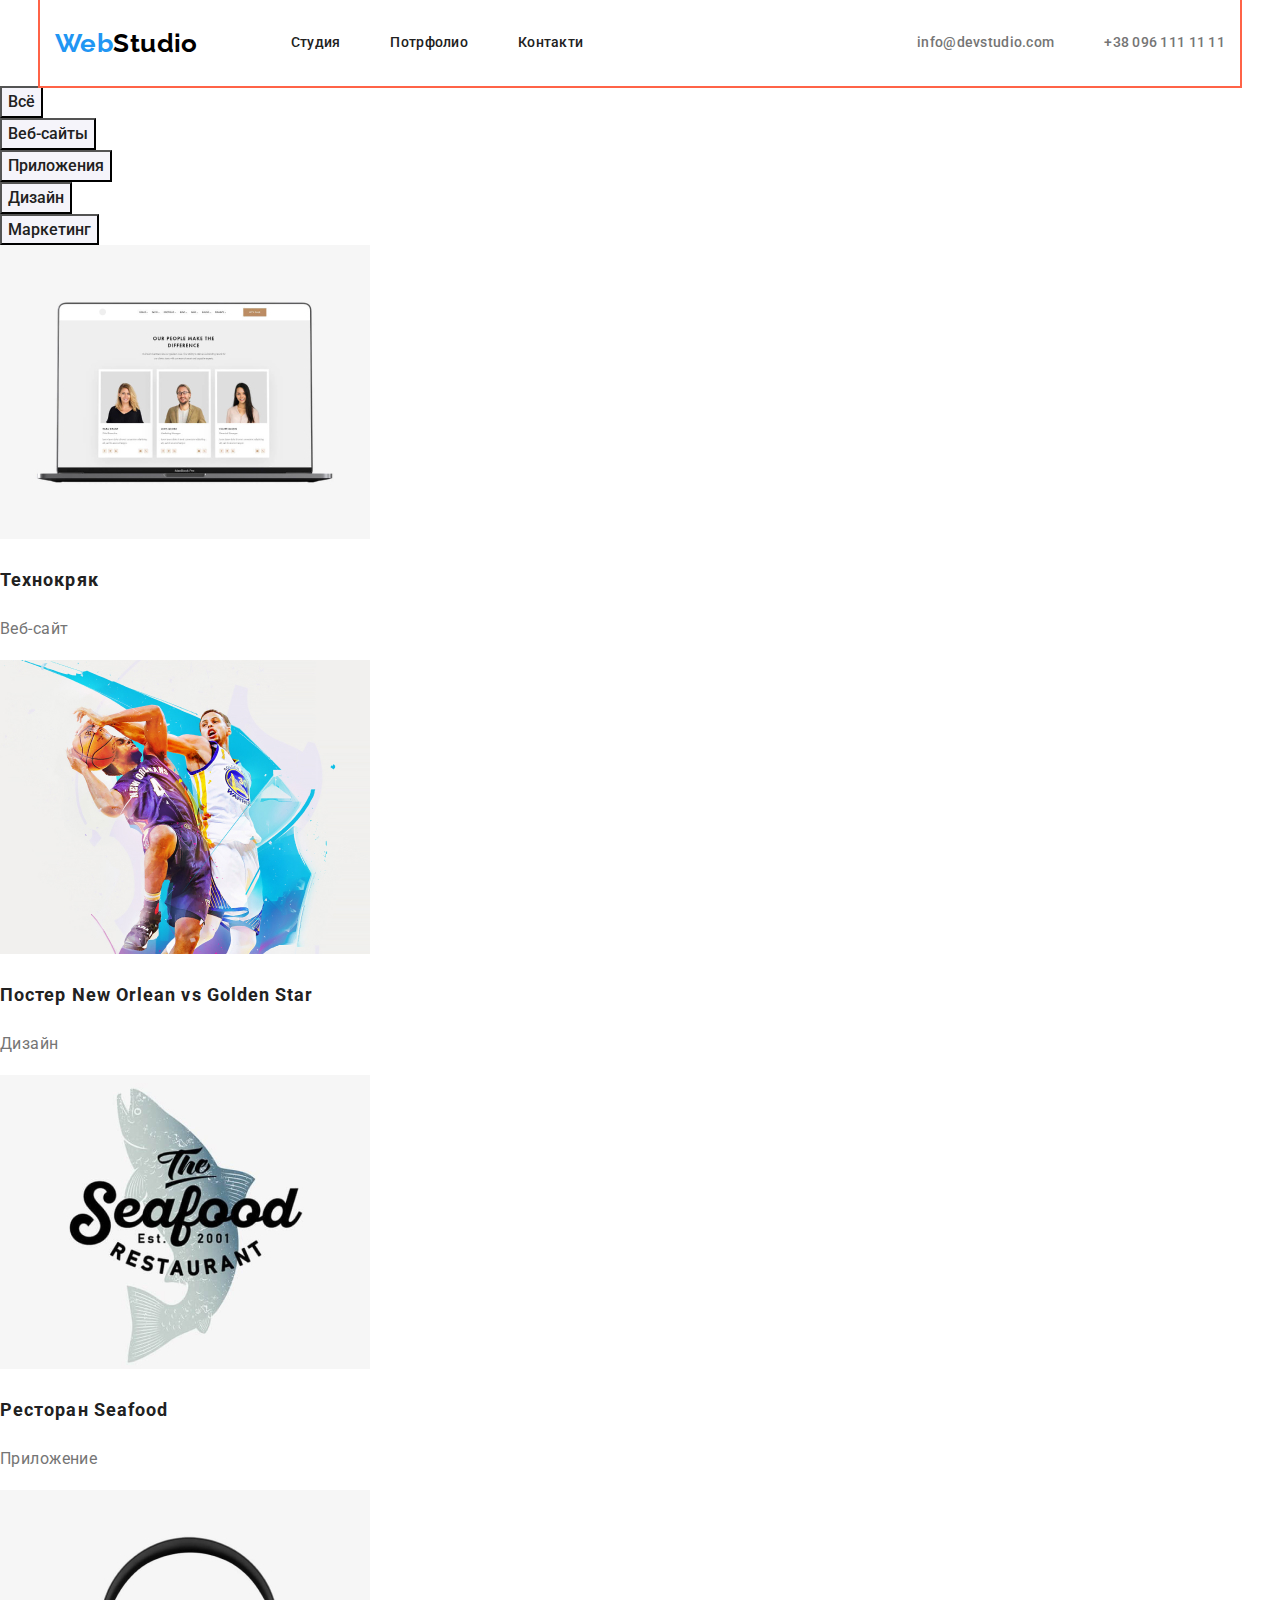
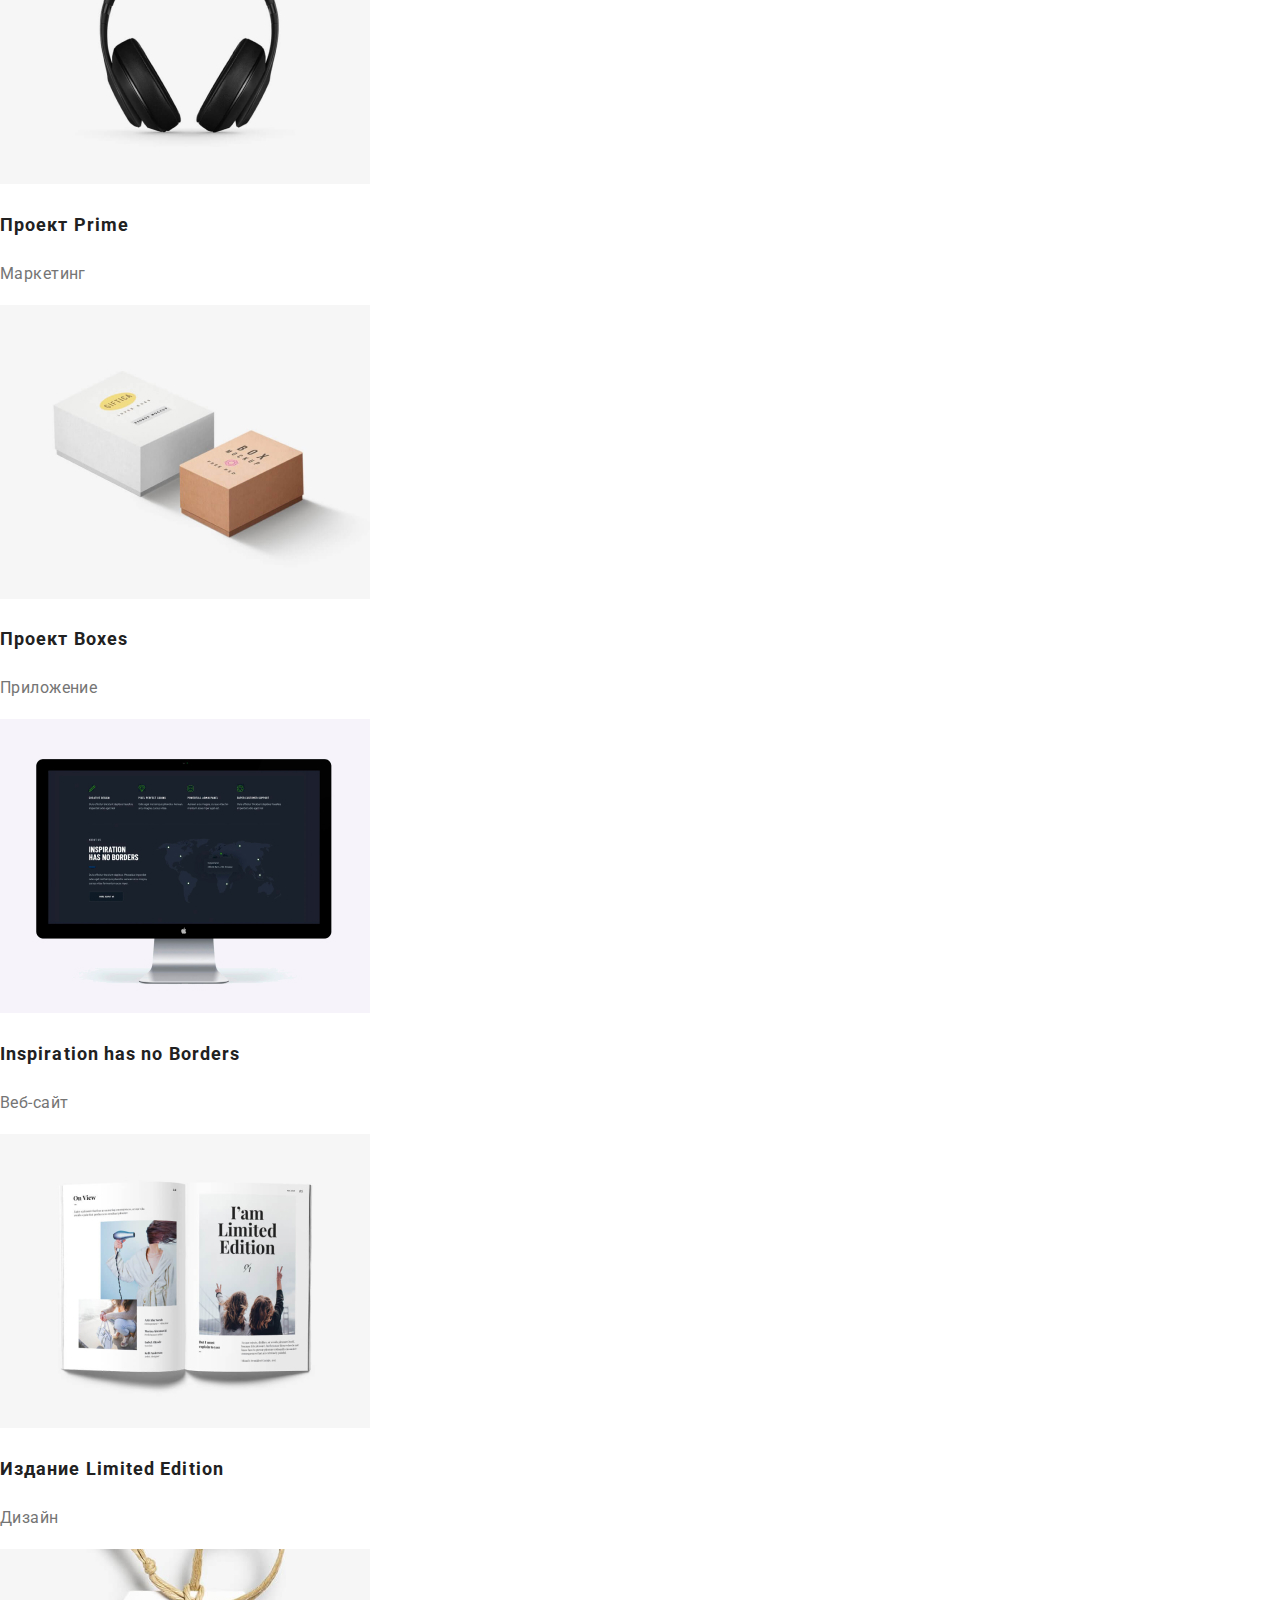
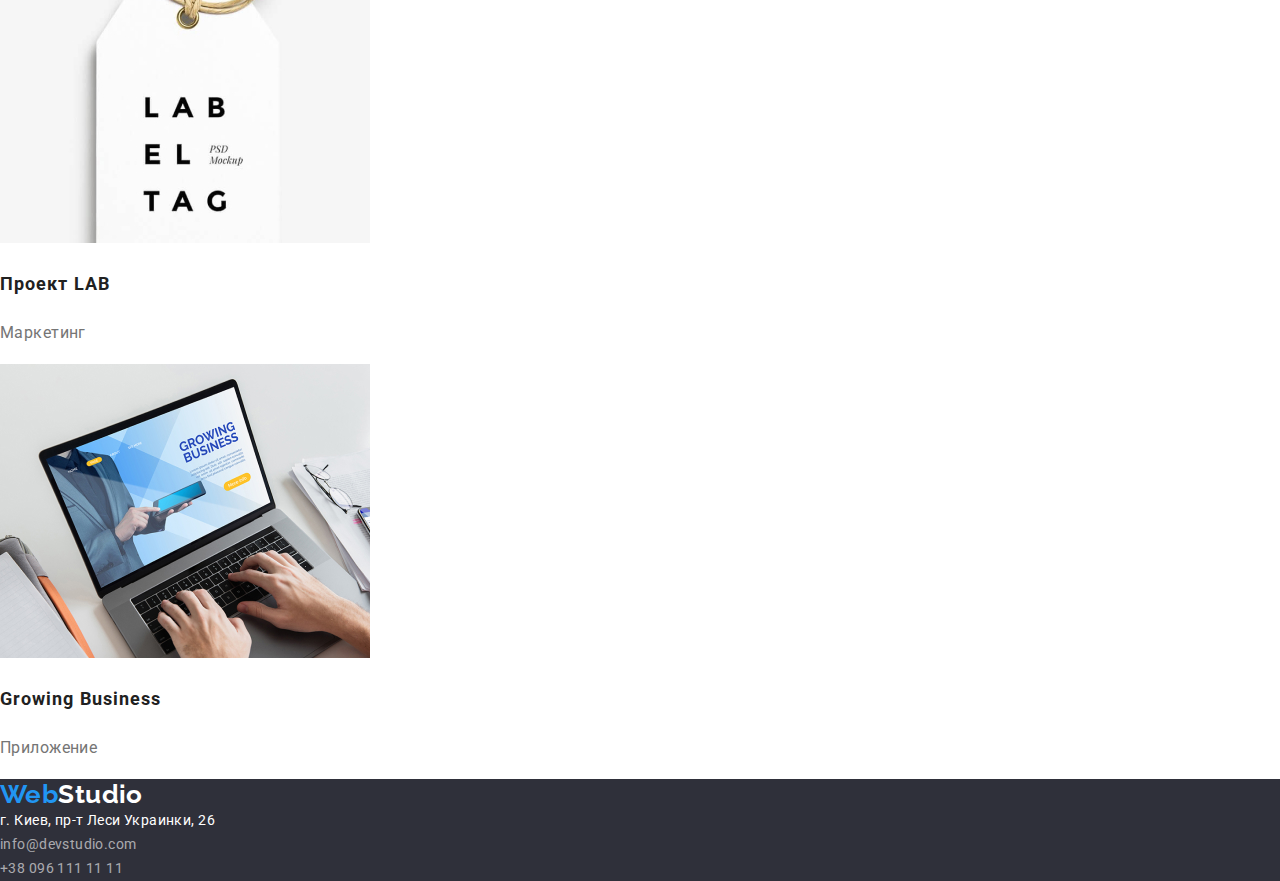
==== portfolio.html @ dd670272 "Додає позиціонування header" ====
<!DOCTYPE html>
<html lang="ru">

<head>
    <meta charset="UTF-8">
    <link rel="stylesheet" href="./css/styles.css" />
    <meta http-equiv="X-UA-Compatible" content="IE=edge">
    <meta name="viewport" content="width=device-width, initial-scale=1.0">
    <title>Портфолио</title>
    <link rel="preconnect" href="https://fonts.gstatic.com">
    <link
        href="https://fonts.googleapis.com/css2?family=Raleway:wght@700&family=Roboto:wght@400;500;700;900&display=swap"
        rel="stylesheet">
    <link rel="preconnect" href="https://fonts.gstatic.com">
    <link href="https://fonts.googleapis.com/css2?family=Raleway:wght@700&display=swap" rel="stylesheet">
    <link rel="stylesheet" href="https://cdnjs.cloudflare.com/ajax/libs/modern-normalize/1.0.0/modern-normalize.css">
    <link rel="stylesheet" href="./css/styles.css">
</head>

<body>
    <div class="container">
    <header class="page-header">
        <nav class="site-nav">
            <a class="link logo-text logo" href="index.html">Web<span class="logo-item">Studio</span></a>
            <ul class="list list-nav">
                <li class="menu-item"><a class="link link-accent" href="./index.html">Студия</a></li>
                <li class="menu-item"><a class="link link-accent" href="./portfolio.html">Потрфолио</a></li>
                <li class="menu-item"><a class="link link-accent" href="">Контакти</a></li>
            </ul>
        </nav>
        <ul class="list list-nav">
            <li class="contact-item">
                <a class="link link-accent link-address" href="mailto:info@devstudio.com">info@devstudio.com </a>
            </li>
            <li class="contact-item">
                <a class="link link-accent link-address" href="tel:+380961111111"> +38 096 111 11 11</a>
            </li>
        </ul>
        </div>
    </header>
    <main>
        <!-- Секция видов работ -->
        <section>
            <h1 class="visually-hidden">
                Виды нашей деятельности
            </h1>
            <ul class="list">
                <li><button type="button" class="button-portfolio">Всё</button></li>
                <li><button type="button" class="button-portfolio">Веб-сайты</button></li>
                <li><button type="button" class="button-portfolio">Приложения</button></li>
                <li><button type="button" class="button-portfolio">Дизайн</button></li>
                <li><button type="button" class="button-portfolio">Маркетинг</button></li>
            </ul>
            <ul class="list">
                <li>
                    <img src="./images/projects-photo/img1.jpg" alt="Страница веб-сайта Технокряк" width=370>
                    <h2 class="project-name">Технокряк</h2>
                    <p class="project-type">Веб-сайт</p>
                </li>
                <li>
                    <img src="./images/projects-photo/img2.jpg" alt="Постер New Orlean vs Golden Star" width=370>
                    <h2 class="project-name">Постер <span lang="en">New Orlean vs Golden Star</span></h2>
                    <p class="project-type">Дизайн</p>
                </li>
                <li>
                    <img src="./images/projects-photo/img3.jpg" alt="Ресторан Seafood" width=370>
                    <h2 class="project-name">Ресторан <span lang="en">Seafood</span></h2>
                    <p class="project-type">Приложение</p>
                </li>
                <li>
                    <img src="./images/projects-photo/img4.jpg" alt="Фото Проект Prime" width=370>
                    <h2 class="project-name">Проект <span lang="en">Prime</span></h2>
                    <p class="project-type">Маркетинг</p>
                </li>
                <li>
                    <img src="./images/projects-photo/img5.jpg" alt="Фото Проект Boxes" width=370>
                    <h2 class="project-name">Проект <span lang="en">Boxes</span></h2>
                    <p class="project-type">Приложение</p>
                </li>
                <li>
                    <img src="./images/projects-photo/img6.jpg" alt="Фото веб-сайта Inspiration has no Borders"
                        width=370>
                    <h2 class="project-name" lang="en">Inspiration has no Borders</h2>
                    <p class="project-type">Веб-сайт</p>
                </li>
                <li>
                    <img src="./images/projects-photo/img7.jpg" alt="Фото Издание Limited Edition" width=370>
                    <h2 class="project-name">Издание <span lang="en">Limited Edition</span></h2>
                    <p class="project-type">Дизайн</p>
                </li>
                <li>
                    <img src="./images/projects-photo/img8.jpg" alt="Фото Проект LAB" width=370>
                    <h2 class="project-name">Проект <span lang="en">LAB</span></h2>
                    <p class="project-type">Маркетинг</p>
                </li>
                <li>
                    <img src="./images/projects-photo/img9.jpg" alt="Фото Growing Business" width=370>
                    <h2 class="project-name" lang="en">Growing Business</h2>
                    <p class="project-type">Приложение</p>
                </li>
            </ul>
        </section>
    </main>

    <footer class="footer-section">
        <a class="link logo-text" href="index.html">Web<span class="logo-item-white">Studio</span></a>
        <address>
            <ul class="list">
                <li>
                    <a class="link address-in-footer" href="https://goo.gl/maps/eZaEBdZkiq7512ZRA">г. Киев, пр-т Леси
                        Украинки, 26</a>
                </li>
                <li>
                    <a class="link address-in-footer-tr" href="mailto:info@devstudio.com">info@devstudio.com</a>
                </li>
                <li>
                    <a class="link address-in-footer-tr" href="tel:+380961111111">+38 096 111 11 11</a>
                </li>
            </ul>
        </address>
    </footer>
</body>
</div>
</html>
---- css/styles.css ----
:root {
  --main-font: 'Roboto', sans-serif;
  --logo-font: 'Raleway', sans-serif;
  --main-text-color: #212121;
  --alter-text-color: #ffff;
  --parag-text-color: #757575;
  --hov-color: #2196f3;
  --dark-backgr-color: #2f303a;
  --button-backgr-color: #f5f4fa;
}

body {
  font-family: var(--main-font);
  font-size: 14px;
  line-height: 1.71;
  letter-spacing: 0.03em;
  color: var(--parag-text-color);
}
.container{
  margin-left: auto;
  margin-right: auto;
  width: 1200px;
  padding-left: 15px;
  padding-right: 15px;


  /* убрать */
  outline: 2px solid tomato;
}

.list {
  list-style: none;
  margin: 0;
  padding-left: 0;
  }
.page-header{
  display: flex;
align-items: center;
justify-content: flex-start;
padding-top: 25px;
padding-bottom: 25px;
justify-content: center;}
  

.site-nav {
display: flex;
align-items: center;
margin-right: auto;
}
 .list-nav{
  display: inline-flex;
}

.page-header{
  justify-content: flex-start
}


.contact-item{
  margin-right: 50px;
}
.contact-item:last-child{
  margin-right: 0
}

.menu-item{
  margin-right: 50px;
}
.menu-item:last-child {
  margin-right: 0;
}
.logo{
  margin-right: 93px;
}

.link {
  color: inherit;
  text-decoration: none;
  font-style: normal;
  display: block;
}
.link-address,
.link-accent{
padding-top: 10px;
padding-bottom: 10px;
}

.link-accent {

  font-weight: 500;
  font-size: 14px;
  line-height: 1.14;
  letter-spacing: 0.02em;

  color: var(--main-text-color);
}
.link-accent:hover,
.link-accent:focus {
  color: var(--hov-color);
}
.link-address {
  color: var(--parag-text-color);
}

.list {
  list-style: none;
  
}


.header{

  outline: 2px solid blue;
}
.logo-text {
  font-family: 'Raleway', sans-serif;
  font-weight: bold;
  font-size: 26px;
  line-height: 1.19;
  color: #2196f3;
}
.logo-item {
  color: #000000;
}
.button-index {
  font-weight: bold;
  font-size: 16px;
  line-height: 1.87;
  text-align: center;
  letter-spacing: 0.06em;
  color: var(--alter-text-color);
  background-color: var(--hov-color);
}
.main-title-text {
  font-weight: 900;
  font-size: 44px;
  line-height: 1.36;
  text-align: center;
  letter-spacing: 0.06em;
  text-transform: uppercase;
  color: var(--alter-text-color);
}

.title-text {
  font-size: 36px;
  line-height: 1.16;
  text-align: center;
  color: var(--main-text-color);
}

.sub-title-text {
  line-height: 1.14;
  text-transform: uppercase;
  font-size: 14px;
  color: var(--main-text-color);
}
.visually-hidden {
  position: absolute !important;
  clip: rect(1px 1px 1px 1px);
  clip: rect(1px, 1px, 1px, 1px);
  padding: 0 !important;
  border: 0 !important;
  height: 1px !important;
  width: 1px !important;
  overflow: hidden;
}
.section-hero {
  background-color: var(--dark-backgr-color);
}
.footer-section {
  background-color: var(--dark-backgr-color);
}
.team-name-text {
  font-weight: 500;
  font-size: 16px;
  line-height: 1.19;
  text-align: center;
  color: var(--main-text-color);
}
.team-position-text {
  font-size: 16px;
  line-height: 1.19;
  text-align: center;
}
.button-portfolio {
  font-weight: 500;
  font-size: 16px;
  line-height: 1.62;
  text-align: center;
  color: var(--main-text-color);
  background-color: var(--button-backgr-color);
}
.button-portfolio:hover,
.button-portfolio:focus {
  color: var(--alter-text-color);
  background-color: var(--hov-color);
}
.project-name {
  font-size: 18px;
  line-height: 2;
  letter-spacing: 0.06em;
  color: var(--main-text-color);
}

.project-type {
  font-size: 16px;
  line-height: 1.87;
}

.logo-item-white {
  color: #ffff;
}

.address-in-footer {
  color: var(--alter-text-color);
}

.address-in-footer:hover,
.address-in-footer:focus {
  color: var(--hov-color);
}
.address-in-footer-tr {
  color: rgba(255, 255, 255, 0.6);
}
.address-in-footer-tr:hover,
.address-in-footer-tr:focus {
  color: var(--hov-color);
---- css/styles.css ----
:root {
  --main-font: 'Roboto', sans-serif;
  --logo-font: 'Raleway', sans-serif;
  --main-text-color: #212121;
  --alter-text-color: #ffff;
  --parag-text-color: #757575;
  --hov-color: #2196f3;
  --dark-backgr-color: #2f303a;
  --button-backgr-color: #f5f4fa;
}

body {
  font-family: var(--main-font);
  font-size: 14px;
  line-height: 1.71;
  letter-spacing: 0.03em;
  color: var(--parag-text-color);
}
.container{
  margin-left: auto;
  margin-right: auto;
  width: 1200px;
  padding-left: 15px;
  padding-right: 15px;


  /* убрать */
  outline: 2px solid tomato;
}

.list {
  list-style: none;
  margin: 0;
  padding-left: 0;
  }
.page-header{
  display: flex;
align-items: center;
justify-content: flex-start;
padding-top: 25px;
padding-bottom: 25px;
justify-content: center;}
  

.site-nav {
display: flex;
align-items: center;
margin-right: auto;
}
 .list-nav{
  display: inline-flex;
}

.page-header{
  justify-content: flex-start
}


.contact-item{
  margin-right: 50px;
}
.contact-item:last-child{
  margin-right: 0
}

.menu-item{
  margin-right: 50px;
}
.menu-item:last-child {
  margin-right: 0;
}
.logo{
  margin-right: 93px;
}

.link {
  color: inherit;
  text-decoration: none;
  font-style: normal;
  display: block;
}
.link-address,
.link-accent{
padding-top: 10px;
padding-bottom: 10px;
}

.link-accent {

  font-weight: 500;
  font-size: 14px;
  line-height: 1.14;
  letter-spacing: 0.02em;

  color: var(--main-text-color);
}
.link-accent:hover,
.link-accent:focus {
  color: var(--hov-color);
}
.link-address {
  color: var(--parag-text-color);
}

.list {
  list-style: none;
  
}


.header{

  outline: 2px solid blue;
}
.logo-text {
  font-family: 'Raleway', sans-serif;
  font-weight: bold;
  font-size: 26px;
  line-height: 1.19;
  color: #2196f3;
}
.logo-item {
  color: #000000;
}
.button-index {
  font-weight: bold;
  font-size: 16px;
  line-height: 1.87;
  text-align: center;
  letter-spacing: 0.06em;
  color: var(--alter-text-color);
  background-color: var(--hov-color);
}
.main-title-text {
  font-weight: 900;
  font-size: 44px;
  line-height: 1.36;
  text-align: center;
  letter-spacing: 0.06em;
  text-transform: uppercase;
  color: var(--alter-text-color);
}

.title-text {
  font-size: 36px;
  line-height: 1.16;
  text-align: center;
  color: var(--main-text-color);
}

.sub-title-text {
  line-height: 1.14;
  text-transform: uppercase;
  font-size: 14px;
  color: var(--main-text-color);
}
.visually-hidden {
  position: absolute !important;
  clip: rect(1px 1px 1px 1px);
  clip: rect(1px, 1px, 1px, 1px);
  padding: 0 !important;
  border: 0 !important;
  height: 1px !important;
  width: 1px !important;
  overflow: hidden;
}
.section-hero {
  background-color: var(--dark-backgr-color);
}
.footer-section {
  background-color: var(--dark-backgr-color);
}
.team-name-text {
  font-weight: 500;
  font-size: 16px;
  line-height: 1.19;
  text-align: center;
  color: var(--main-text-color);
}
.team-position-text {
  font-size: 16px;
  line-height: 1.19;
  text-align: center;
}
.button-portfolio {
  font-weight: 500;
  font-size: 16px;
  line-height: 1.62;
  text-align: center;
  color: var(--main-text-color);
  background-color: var(--button-backgr-color);
}
.button-portfolio:hover,
.button-portfolio:focus {
  color: var(--alter-text-color);
  background-color: var(--hov-color);
}
.project-name {
  font-size: 18px;
  line-height: 2;
  letter-spacing: 0.06em;
  color: var(--main-text-color);
}

.project-type {
  font-size: 16px;
  line-height: 1.87;
}

.logo-item-white {
  color: #ffff;
}

.address-in-footer {
  color: var(--alter-text-color);
}

.address-in-footer:hover,
.address-in-footer:focus {
  color: var(--hov-color);
}
.address-in-footer-tr {
  color: rgba(255, 255, 255, 0.6);
}
.address-in-footer-tr:hover,
.address-in-footer-tr:focus {
  color: var(--hov-color);
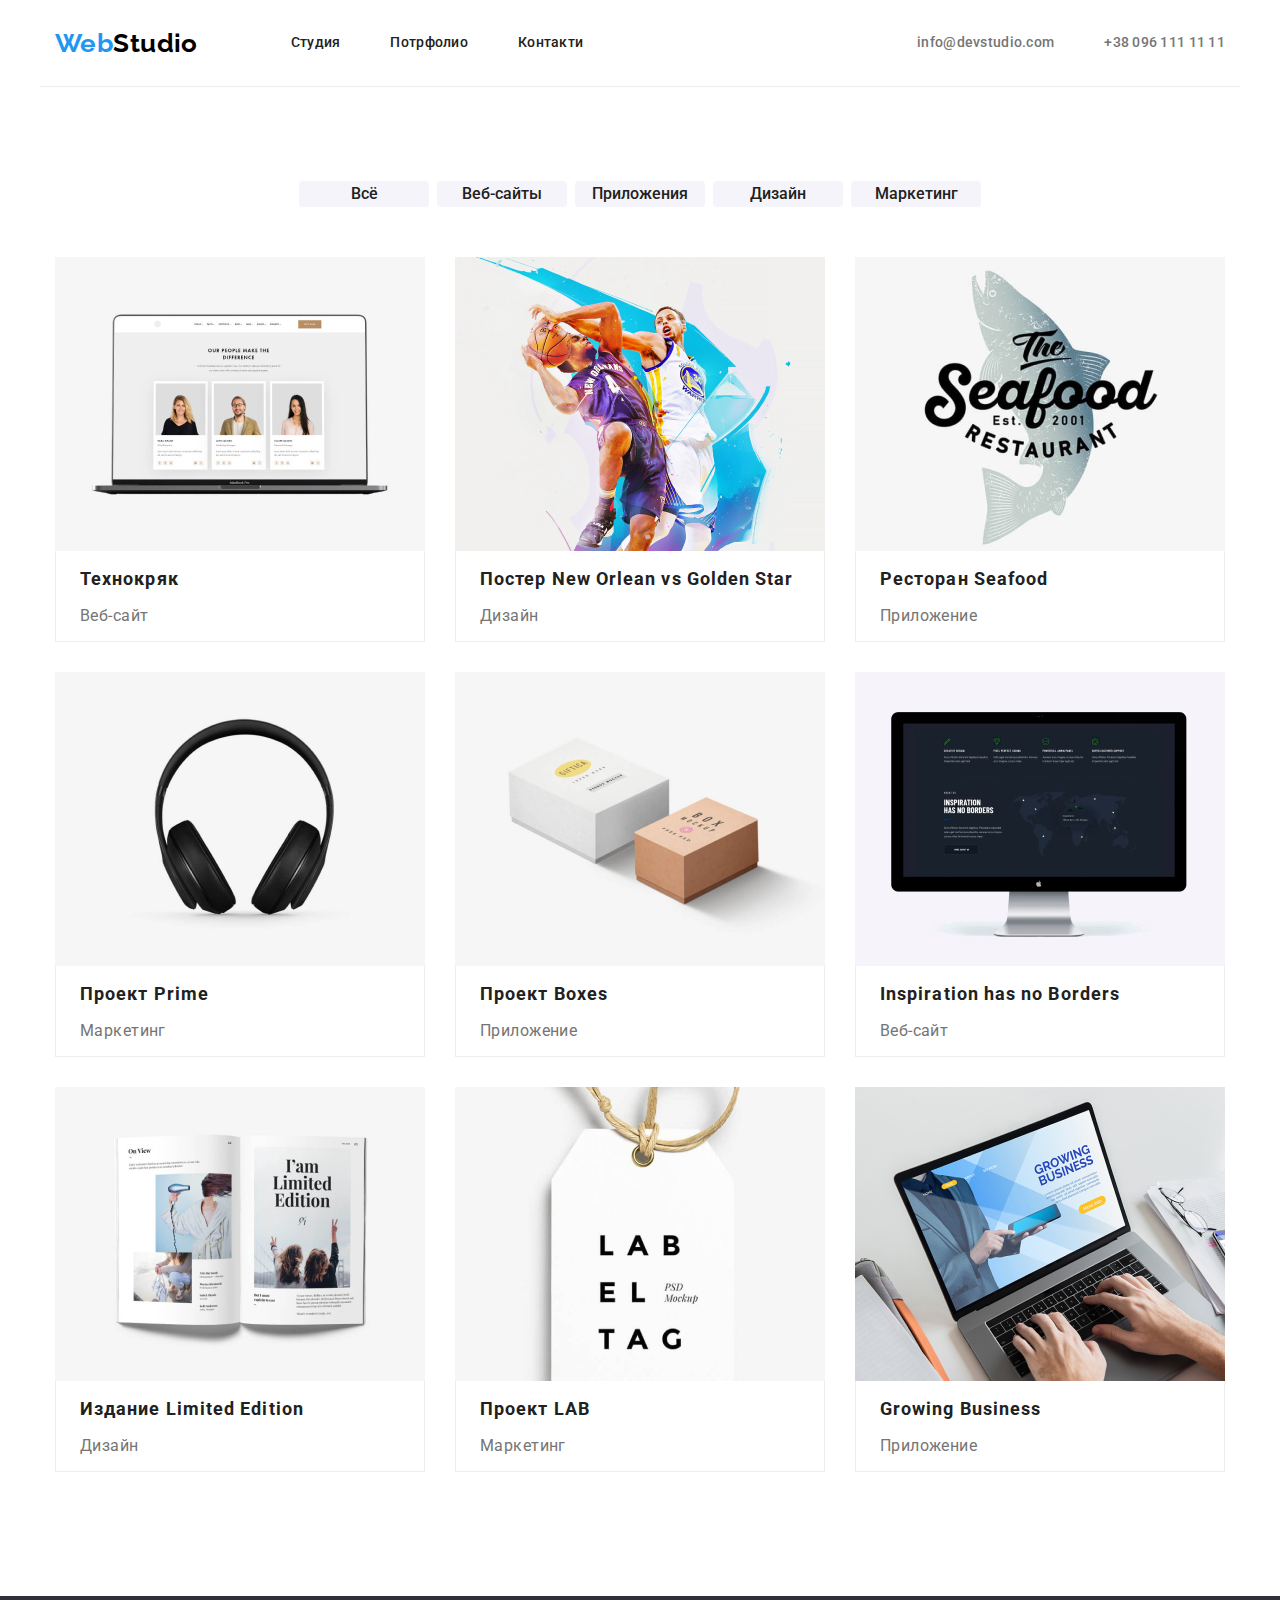
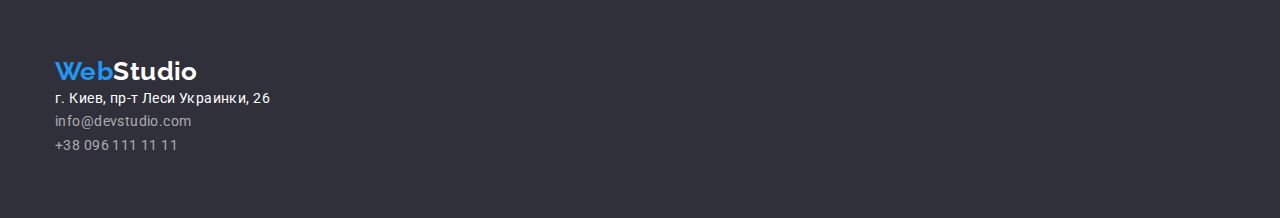
==== commit a4b9968d: "Завершує ДЗ" ====
--- a/portfolio.html
+++ b/portfolio.html
@@ -18,107 +18,137 @@
 </head>
 
 <body>
-    <div class="container">
-    <header class="page-header">
-        <nav class="site-nav">
-            <a class="link logo-text logo" href="index.html">Web<span class="logo-item">Studio</span></a>
+    <div class="container header-container">
+        <header class="page-header">
+            <nav class="site-nav">
+                <a class="link logo-text logo" href="index.html">Web<span class="logo-item">Studio</span></a>
+                <ul class="list list-nav">
+                    <li class="menu-item"><a class="link link-accent" href="./index.html">Студия</a></li>
+                    <li class="menu-item"><a class="link link-accent" href="./portfolio.html">Потрфолио</a></li>
+                    <li class="menu-item"><a class="link link-accent" href="">Контакти</a></li>
+                </ul>
+            </nav>
             <ul class="list list-nav">
-                <li class="menu-item"><a class="link link-accent" href="./index.html">Студия</a></li>
-                <li class="menu-item"><a class="link link-accent" href="./portfolio.html">Потрфолио</a></li>
-                <li class="menu-item"><a class="link link-accent" href="">Контакти</a></li>
+                <li class="contact-item">
+                    <a class="link link-accent link-address" href="mailto:info@devstudio.com">info@devstudio.com </a>
+                </li>
+                <li class="contact-item">
+                    <a class="link link-accent link-address" href="tel:+380961111111"> +38 096 111 11 11</a>
+                </li>
             </ul>
-        </nav>
-        <ul class="list list-nav">
-            <li class="contact-item">
-                <a class="link link-accent link-address" href="mailto:info@devstudio.com">info@devstudio.com </a>
-            </li>
-            <li class="contact-item">
-                <a class="link link-accent link-address" href="tel:+380961111111"> +38 096 111 11 11</a>
-            </li>
-        </ul>
-        </div>
-    </header>
+        </header>
+    </div>
     <main>
         <!-- Секция видов работ -->
-        <section>
-            <h1 class="visually-hidden">
-                Виды нашей деятельности
-            </h1>
-            <ul class="list">
-                <li><button type="button" class="button-portfolio">Всё</button></li>
-                <li><button type="button" class="button-portfolio">Веб-сайты</button></li>
-                <li><button type="button" class="button-portfolio">Приложения</button></li>
-                <li><button type="button" class="button-portfolio">Дизайн</button></li>
-                <li><button type="button" class="button-portfolio">Маркетинг</button></li>
-            </ul>
-            <ul class="list">
-                <li>
-                    <img src="./images/projects-photo/img1.jpg" alt="Страница веб-сайта Технокряк" width=370>
-                    <h2 class="project-name">Технокряк</h2>
-                    <p class="project-type">Веб-сайт</p>
-                </li>
-                <li>
-                    <img src="./images/projects-photo/img2.jpg" alt="Постер New Orlean vs Golden Star" width=370>
-                    <h2 class="project-name">Постер <span lang="en">New Orlean vs Golden Star</span></h2>
-                    <p class="project-type">Дизайн</p>
-                </li>
-                <li>
-                    <img src="./images/projects-photo/img3.jpg" alt="Ресторан Seafood" width=370>
-                    <h2 class="project-name">Ресторан <span lang="en">Seafood</span></h2>
-                    <p class="project-type">Приложение</p>
-                </li>
-                <li>
-                    <img src="./images/projects-photo/img4.jpg" alt="Фото Проект Prime" width=370>
-                    <h2 class="project-name">Проект <span lang="en">Prime</span></h2>
-                    <p class="project-type">Маркетинг</p>
-                </li>
-                <li>
-                    <img src="./images/projects-photo/img5.jpg" alt="Фото Проект Boxes" width=370>
-                    <h2 class="project-name">Проект <span lang="en">Boxes</span></h2>
-                    <p class="project-type">Приложение</p>
-                </li>
-                <li>
-                    <img src="./images/projects-photo/img6.jpg" alt="Фото веб-сайта Inspiration has no Borders"
-                        width=370>
-                    <h2 class="project-name" lang="en">Inspiration has no Borders</h2>
-                    <p class="project-type">Веб-сайт</p>
-                </li>
-                <li>
-                    <img src="./images/projects-photo/img7.jpg" alt="Фото Издание Limited Edition" width=370>
-                    <h2 class="project-name">Издание <span lang="en">Limited Edition</span></h2>
-                    <p class="project-type">Дизайн</p>
-                </li>
-                <li>
-                    <img src="./images/projects-photo/img8.jpg" alt="Фото Проект LAB" width=370>
-                    <h2 class="project-name">Проект <span lang="en">LAB</span></h2>
-                    <p class="project-type">Маркетинг</p>
-                </li>
-                <li>
-                    <img src="./images/projects-photo/img9.jpg" alt="Фото Growing Business" width=370>
-                    <h2 class="project-name" lang="en">Growing Business</h2>
-                    <p class="project-type">Приложение</p>
-                </li>
-            </ul>
+        <div class="container">
+            <section class="section">
+                <h1 class="visually-hidden">
+                    Виды нашей деятельности
+                </h1>
+                <div class="work-nav">
+                    <ul class="list work-types">
+                        <li class="work-type-item"><button type="button" class="button-portfolio">Всё</button></li>
+                        <li class="work-type-item"><button type="button" class="button-portfolio">Веб-сайты</button>
+                        </li>
+                        <li class="work-type-item"><button type="button" class="button-portfolio">Приложения</button>
+                        </li>
+                        <li class="work-type-item"><button type="button" class="button-portfolio">Дизайн</button></li>
+                        <li class="work-type-item"><button type="button" class="button-portfolio">Маркетинг</button>
+                        </li>
+                    </ul>
+                </div>
+                <ul class="list project-list card-set">
+                    <li class="item project-item">
+                        <img src="./images/projects-photo/img1.jpg" alt="Страница веб-сайта Технокряк" width=370>
+                        <div class="card">
+                            <h2 class="project-name">Технокряк</h2>
+                            <p class="project-type">Веб-сайт</p>
+                        </div>
+                    </li>
+                    <li class="item project-item">
+                        <img src="./images/projects-photo/img2.jpg" alt="Постер New Orlean vs Golden Star" width=370>
+                        <div class="card">
+                            <h2 class="project-name">Постер <span lang="en">New Orlean vs Golden Star</span></h2>
+                            <p class="project-type">Дизайн</p>
+                        </div>
+                    </li>
+                    <li class="item project-item">
+                        <img src="./images/projects-photo/img3.jpg" alt="Ресторан Seafood" width=370>
+                        <div class="card">
+                            <h2 class="project-name">Ресторан <span lang="en">Seafood</span></h2>
+                            <p class="project-type">Приложение</p>
+                        </div>
+                    </li>
+                    <li class="item project-item">
+                        <img src="./images/projects-photo/img4.jpg" alt="Фото Проект Prime" width=370>
+                        <div class="card">
+                            <h2 class="project-name">Проект <span lang="en">Prime</span></h2>
+                            <p class="project-type">Маркетинг</p>
+                        </div>
+                    </li>
+                    <li class="item project-item">
+                        <img src="./images/projects-photo/img5.jpg" alt="Фото Проект Boxes" width=370>
+                        <div class="card">
+                            <h2 class="project-name">Проект <span lang="en">Boxes</span></h2>
+                            <p class="project-type">Приложение</p>
+                        </div>
+                    </li>
+                    <li class="item project-item">
+                        <img src="./images/projects-photo/img6.jpg" alt="Фото веб-сайта Inspiration has no Borders"
+                            width=370>
+                        <div class="card">
+                            <h2 class="project-name" lang="en">Inspiration has no Borders</h2>
+                            <p class="project-type">Веб-сайт</p>
+                        </div>
+                    </li>
+                    <li class="item project-item">
+                        <img src="./images/projects-photo/img7.jpg" alt="Фото Издание Limited Edition" width=370>
+                        <div class="card">
+                            <h2 class="project-name">Издание <span lang="en">Limited Edition</span></h2>
+                            <p class="project-type">Дизайн</p>
+                        </div>
+                    </li>
+                    <li class="item project-item">
+                        <img src="./images/projects-photo/img8.jpg" alt="Фото Проект LAB" width=370>
+                        <div class="card">
+                            <h2 class="project-name">Проект <span lang="en">LAB</span></h2>
+                            <p class="project-type">Маркетинг</p>
+                        </div>
+                    </li>
+                    <li class="item project-item">
+                        <img src="./images/projects-photo/img9.jpg" alt="Фото Growing Business" width=370>
+                        <div class="card">
+                            <h2 class="project-name" lang="en">Growing Business</h2>
+                            <p class="project-type">Приложение</p>
+                        </div>
+                    </li>
+                </ul>
         </section>
+        </div>
     </main>
 
-    <footer class="footer-section">
-        <a class="link logo-text" href="index.html">Web<span class="logo-item-white">Studio</span></a>
-        <address>
-            <ul class="list">
-                <li>
-                    <a class="link address-in-footer" href="https://goo.gl/maps/eZaEBdZkiq7512ZRA">г. Киев, пр-т Леси
-                        Украинки, 26</a>
-                </li>
-                <li>
-                    <a class="link address-in-footer-tr" href="mailto:info@devstudio.com">info@devstudio.com</a>
-                </li>
-                <li>
-                    <a class="link address-in-footer-tr" href="tel:+380961111111">+38 096 111 11 11</a>
-                </li>
-            </ul>
-        </address>
+    <footer>
+        <div class="footer-section">
+            <div class="container">
+                <a class="link logo-text" href="index.html">Web<span class="logo-item-white">Studio</span></a>
+                <address>
+                    <ul class="list">
+                        <li>
+                            <a class="link address-in-footer" href="https://goo.gl/maps/eZaEBdZkiq7512ZRA">г. Киев, пр-т
+                                Леси
+                                Украинки, 26</a>
+                        </li>
+                        <li>
+                            <a class="link address-in-footer-tr" href="mailto:info@devstudio.com">info@devstudio.com</a>
+                        </li>
+                        <li>
+                            <a class="link address-in-footer-tr" href="tel:+380961111111">+38 096 111 11 11</a>
+                        </li>
+                    </ul>
+                </address>
+            </div>
+        </div>
     </footer>
 </body>
-</div>
+
 </html>--- a/css/styles.css
+++ b/css/styles.css
@@ -16,60 +16,76 @@
   letter-spacing: 0.03em;
   color: var(--parag-text-color);
 }
-.container{
+h1,
+h2,
+h3,
+h4 {
+  margin-top: 0;
+}
+p {
+  margin-top: 0;
+  margin-bottom: 0;
+}
+img {
+  display: block;
+  max-width: 100%;
+  height: auto;
+}
+.container {
   margin-left: auto;
   margin-right: auto;
   width: 1200px;
   padding-left: 15px;
   padding-right: 15px;
 
-
   /* убрать */
-  outline: 2px solid tomato;
+  /* outline: 2px solid tomato; */
 }
 
 .list {
   list-style: none;
   margin: 0;
   padding-left: 0;
-  }
-.page-header{
+}
+.page-header {
   display: flex;
-align-items: center;
-justify-content: flex-start;
-padding-top: 25px;
-padding-bottom: 25px;
-justify-content: center;}
-  
+  align-items: center;
+  justify-content: flex-start;
+  padding-top: 25px;
+  padding-bottom: 25px;
+  justify-content: center;
+}
+.header-container {
+  border-bottom: 1px solid #ececec;
+}
 
 .site-nav {
-display: flex;
-align-items: center;
-margin-right: auto;
-}
- .list-nav{
+  display: flex;
+  align-items: center;
+  margin-right: auto;
+}
+.list-nav {
   display: inline-flex;
 }
 
-.page-header{
-  justify-content: flex-start
-}
-
-
-.contact-item{
+.page-header {
+  justify-content: flex-start;
+}
+
+.contact-item {
   margin-right: 50px;
 }
-.contact-item:last-child{
-  margin-right: 0
-}
-
-.menu-item{
+.contact-item:last-child {
+  margin-right: 0;
+}
+
+.menu-item {
   margin-right: 50px;
 }
 .menu-item:last-child {
   margin-right: 0;
 }
-.logo{
+.logo {
   margin-right: 93px;
 }
 
@@ -80,13 +96,12 @@
   display: block;
 }
 .link-address,
-.link-accent{
-padding-top: 10px;
-padding-bottom: 10px;
-}
-
 .link-accent {
-
+  padding-top: 10px;
+  padding-bottom: 10px;
+}
+
+.link-accent {
   font-weight: 500;
   font-size: 14px;
   line-height: 1.14;
@@ -104,14 +119,8 @@
 
 .list {
   list-style: none;
-  
-}
-
-
-.header{
-
-  outline: 2px solid blue;
-}
+}
+
 .logo-text {
   font-family: 'Raleway', sans-serif;
   font-weight: bold;
@@ -122,12 +131,21 @@
 .logo-item {
   color: #000000;
 }
+
 .button-index {
   font-weight: bold;
   font-size: 16px;
   line-height: 1.87;
   text-align: center;
   letter-spacing: 0.06em;
+  margin-top: 30px;
+  border-radius: 4px;
+  cursor: pointer;
+  padding-top: 10px;
+  padding-bottom: 10px;
+  padding-right: 32px;
+  padding-left: 32px;
+
   color: var(--alter-text-color);
   background-color: var(--hov-color);
 }
@@ -138,6 +156,7 @@
   text-align: center;
   letter-spacing: 0.06em;
   text-transform: uppercase;
+  margin-bottom: 0;
   color: var(--alter-text-color);
 }
 
@@ -145,6 +164,8 @@
   font-size: 36px;
   line-height: 1.16;
   text-align: center;
+  padding-bottom: 50px;
+  margin-bottom: 0;
   color: var(--main-text-color);
 }
 
@@ -152,6 +173,7 @@
   line-height: 1.14;
   text-transform: uppercase;
   font-size: 14px;
+  margin-bottom: 10px;
   color: var(--main-text-color);
 }
 .visually-hidden {
@@ -166,15 +188,52 @@
 }
 .section-hero {
   background-color: var(--dark-backgr-color);
-}
-.footer-section {
+  max-width: 1600px;
+  margin-left: auto;
+  margin-right: auto;
+  padding-bottom: 200px;
+  padding-top: 200px;
+  text-align: center;
+
   background-color: var(--dark-backgr-color);
+}
+
+.section {
+  padding-top: 94px;
+  padding-bottom: 94px;
+}
+
+.benefits {
+  padding-bottom: 0;
+}
+.card-set {
+  display: flex;
+  flex-wrap: wrap;
+  margin-left: -30px;
+}
+.item {
+  margin-left: 30px;
+}
+
+.benefits-item {
+  flex-basis: calc((100% - 4 * 30px) / 4);
+}
+.work-item {
+  flex-basis: calc((100% - 3 * 30px) / 3);
+}
+.worker-item {
+  flex-basis: calc((100% - 4 * 30px) / 4);
+}
+.team-section {
+  background: var(--button-backgr-color);
 }
 .team-name-text {
   font-weight: 500;
   font-size: 16px;
   line-height: 1.19;
   text-align: center;
+  margin-bottom: 10px;
+  margin-top: 30px;
   color: var(--main-text-color);
 }
 .team-position-text {
@@ -182,31 +241,91 @@
   line-height: 1.19;
   text-align: center;
 }
+.worker-card {
+  padding-bottom: 30px;
+  background: #ffffff;
+  box-shadow: 0px 1px 3px rgba(0, 0, 0, 0.12), 0px 1px 1px rgba(0, 0, 0, 0.14),
+    0px 2px 1px rgba(0, 0, 0, 0.2);
+  border-radius: 0px 0px 4px 4px;
+}
+
+/* page Portfolio */
 .button-portfolio {
   font-weight: 500;
   font-size: 16px;
   line-height: 1.62;
   text-align: center;
+  width: 130px;
+  padding: 0;
+  border-radius: 4px;
+  border: none;
+  cursor: pointer;
   color: var(--main-text-color);
   background-color: var(--button-backgr-color);
 }
+
+.work-type-item {
+  margin-left: 0;
+  margin-right: 8px;
+  margin-top: 0;
+  margin-bottom: 0;
+  padding: 0;
+}
+
+.work-type-item:last-child {
+  margin-right: 0;
+}
+
 .button-portfolio:hover,
 .button-portfolio:focus {
   color: var(--alter-text-color);
   background-color: var(--hov-color);
 }
+
+.work-types {
+  display: flex;
+  justify-content: center;
+}
+
+.work-nav {
+  padding-bottom: 50px;
+}
+
 .project-name {
   font-size: 18px;
   line-height: 2;
   letter-spacing: 0.06em;
-  color: var(--main-text-color);
-}
-
+  margin-bottom: 4px;
+  color: var(--main-text-color);
+}
+.project-item {
+  flex-basis: calc((100% - 3 * 30px) / 3);
+  margin-bottom: 30px;
+}
 .project-type {
   font-size: 16px;
   line-height: 1.87;
 }
 
+.card {
+  padding-right: 24px;
+  padding-left: 24px;
+  padding-bottom: 10px;
+  padding-top: 10px;
+  background: #ffffff;
+  border: 1px solid #eeeeee;
+  border-top: 0;
+}
+
+.footer-section {
+  max-width: 1600px;
+  margin-left: auto;
+  margin-right: auto;
+  padding-bottom: 60px;
+  padding-top: 60px;
+
+  background-color: var(--dark-backgr-color);
+}
 .logo-item-white {
   color: #ffff;
 }
@@ -225,3 +344,4 @@
 .address-in-footer-tr:hover,
 .address-in-footer-tr:focus {
   color: var(--hov-color);
+}
--- a/css/styles.css
+++ b/css/styles.css
@@ -16,60 +16,76 @@
   letter-spacing: 0.03em;
   color: var(--parag-text-color);
 }
-.container{
+h1,
+h2,
+h3,
+h4 {
+  margin-top: 0;
+}
+p {
+  margin-top: 0;
+  margin-bottom: 0;
+}
+img {
+  display: block;
+  max-width: 100%;
+  height: auto;
+}
+.container {
   margin-left: auto;
   margin-right: auto;
   width: 1200px;
   padding-left: 15px;
   padding-right: 15px;
 
-
   /* убрать */
-  outline: 2px solid tomato;
+  /* outline: 2px solid tomato; */
 }
 
 .list {
   list-style: none;
   margin: 0;
   padding-left: 0;
-  }
-.page-header{
+}
+.page-header {
   display: flex;
-align-items: center;
-justify-content: flex-start;
-padding-top: 25px;
-padding-bottom: 25px;
-justify-content: center;}
-  
+  align-items: center;
+  justify-content: flex-start;
+  padding-top: 25px;
+  padding-bottom: 25px;
+  justify-content: center;
+}
+.header-container {
+  border-bottom: 1px solid #ececec;
+}
 
 .site-nav {
-display: flex;
-align-items: center;
-margin-right: auto;
-}
- .list-nav{
+  display: flex;
+  align-items: center;
+  margin-right: auto;
+}
+.list-nav {
   display: inline-flex;
 }
 
-.page-header{
-  justify-content: flex-start
-}
-
-
-.contact-item{
+.page-header {
+  justify-content: flex-start;
+}
+
+.contact-item {
   margin-right: 50px;
 }
-.contact-item:last-child{
-  margin-right: 0
-}
-
-.menu-item{
+.contact-item:last-child {
+  margin-right: 0;
+}
+
+.menu-item {
   margin-right: 50px;
 }
 .menu-item:last-child {
   margin-right: 0;
 }
-.logo{
+.logo {
   margin-right: 93px;
 }
 
@@ -80,13 +96,12 @@
   display: block;
 }
 .link-address,
-.link-accent{
-padding-top: 10px;
-padding-bottom: 10px;
-}
-
 .link-accent {
-
+  padding-top: 10px;
+  padding-bottom: 10px;
+}
+
+.link-accent {
   font-weight: 500;
   font-size: 14px;
   line-height: 1.14;
@@ -104,14 +119,8 @@
 
 .list {
   list-style: none;
-  
-}
-
-
-.header{
-
-  outline: 2px solid blue;
-}
+}
+
 .logo-text {
   font-family: 'Raleway', sans-serif;
   font-weight: bold;
@@ -122,12 +131,21 @@
 .logo-item {
   color: #000000;
 }
+
 .button-index {
   font-weight: bold;
   font-size: 16px;
   line-height: 1.87;
   text-align: center;
   letter-spacing: 0.06em;
+  margin-top: 30px;
+  border-radius: 4px;
+  cursor: pointer;
+  padding-top: 10px;
+  padding-bottom: 10px;
+  padding-right: 32px;
+  padding-left: 32px;
+
   color: var(--alter-text-color);
   background-color: var(--hov-color);
 }
@@ -138,6 +156,7 @@
   text-align: center;
   letter-spacing: 0.06em;
   text-transform: uppercase;
+  margin-bottom: 0;
   color: var(--alter-text-color);
 }
 
@@ -145,6 +164,8 @@
   font-size: 36px;
   line-height: 1.16;
   text-align: center;
+  padding-bottom: 50px;
+  margin-bottom: 0;
   color: var(--main-text-color);
 }
 
@@ -152,6 +173,7 @@
   line-height: 1.14;
   text-transform: uppercase;
   font-size: 14px;
+  margin-bottom: 10px;
   color: var(--main-text-color);
 }
 .visually-hidden {
@@ -166,15 +188,52 @@
 }
 .section-hero {
   background-color: var(--dark-backgr-color);
-}
-.footer-section {
+  max-width: 1600px;
+  margin-left: auto;
+  margin-right: auto;
+  padding-bottom: 200px;
+  padding-top: 200px;
+  text-align: center;
+
   background-color: var(--dark-backgr-color);
+}
+
+.section {
+  padding-top: 94px;
+  padding-bottom: 94px;
+}
+
+.benefits {
+  padding-bottom: 0;
+}
+.card-set {
+  display: flex;
+  flex-wrap: wrap;
+  margin-left: -30px;
+}
+.item {
+  margin-left: 30px;
+}
+
+.benefits-item {
+  flex-basis: calc((100% - 4 * 30px) / 4);
+}
+.work-item {
+  flex-basis: calc((100% - 3 * 30px) / 3);
+}
+.worker-item {
+  flex-basis: calc((100% - 4 * 30px) / 4);
+}
+.team-section {
+  background: var(--button-backgr-color);
 }
 .team-name-text {
   font-weight: 500;
   font-size: 16px;
   line-height: 1.19;
   text-align: center;
+  margin-bottom: 10px;
+  margin-top: 30px;
   color: var(--main-text-color);
 }
 .team-position-text {
@@ -182,31 +241,91 @@
   line-height: 1.19;
   text-align: center;
 }
+.worker-card {
+  padding-bottom: 30px;
+  background: #ffffff;
+  box-shadow: 0px 1px 3px rgba(0, 0, 0, 0.12), 0px 1px 1px rgba(0, 0, 0, 0.14),
+    0px 2px 1px rgba(0, 0, 0, 0.2);
+  border-radius: 0px 0px 4px 4px;
+}
+
+/* page Portfolio */
 .button-portfolio {
   font-weight: 500;
   font-size: 16px;
   line-height: 1.62;
   text-align: center;
+  width: 130px;
+  padding: 0;
+  border-radius: 4px;
+  border: none;
+  cursor: pointer;
   color: var(--main-text-color);
   background-color: var(--button-backgr-color);
 }
+
+.work-type-item {
+  margin-left: 0;
+  margin-right: 8px;
+  margin-top: 0;
+  margin-bottom: 0;
+  padding: 0;
+}
+
+.work-type-item:last-child {
+  margin-right: 0;
+}
+
 .button-portfolio:hover,
 .button-portfolio:focus {
   color: var(--alter-text-color);
   background-color: var(--hov-color);
 }
+
+.work-types {
+  display: flex;
+  justify-content: center;
+}
+
+.work-nav {
+  padding-bottom: 50px;
+}
+
 .project-name {
   font-size: 18px;
   line-height: 2;
   letter-spacing: 0.06em;
-  color: var(--main-text-color);
-}
-
+  margin-bottom: 4px;
+  color: var(--main-text-color);
+}
+.project-item {
+  flex-basis: calc((100% - 3 * 30px) / 3);
+  margin-bottom: 30px;
+}
 .project-type {
   font-size: 16px;
   line-height: 1.87;
 }
 
+.card {
+  padding-right: 24px;
+  padding-left: 24px;
+  padding-bottom: 10px;
+  padding-top: 10px;
+  background: #ffffff;
+  border: 1px solid #eeeeee;
+  border-top: 0;
+}
+
+.footer-section {
+  max-width: 1600px;
+  margin-left: auto;
+  margin-right: auto;
+  padding-bottom: 60px;
+  padding-top: 60px;
+
+  background-color: var(--dark-backgr-color);
+}
 .logo-item-white {
   color: #ffff;
 }
@@ -225,3 +344,4 @@
 .address-in-footer-tr:hover,
 .address-in-footer-tr:focus {
   color: var(--hov-color);
+}
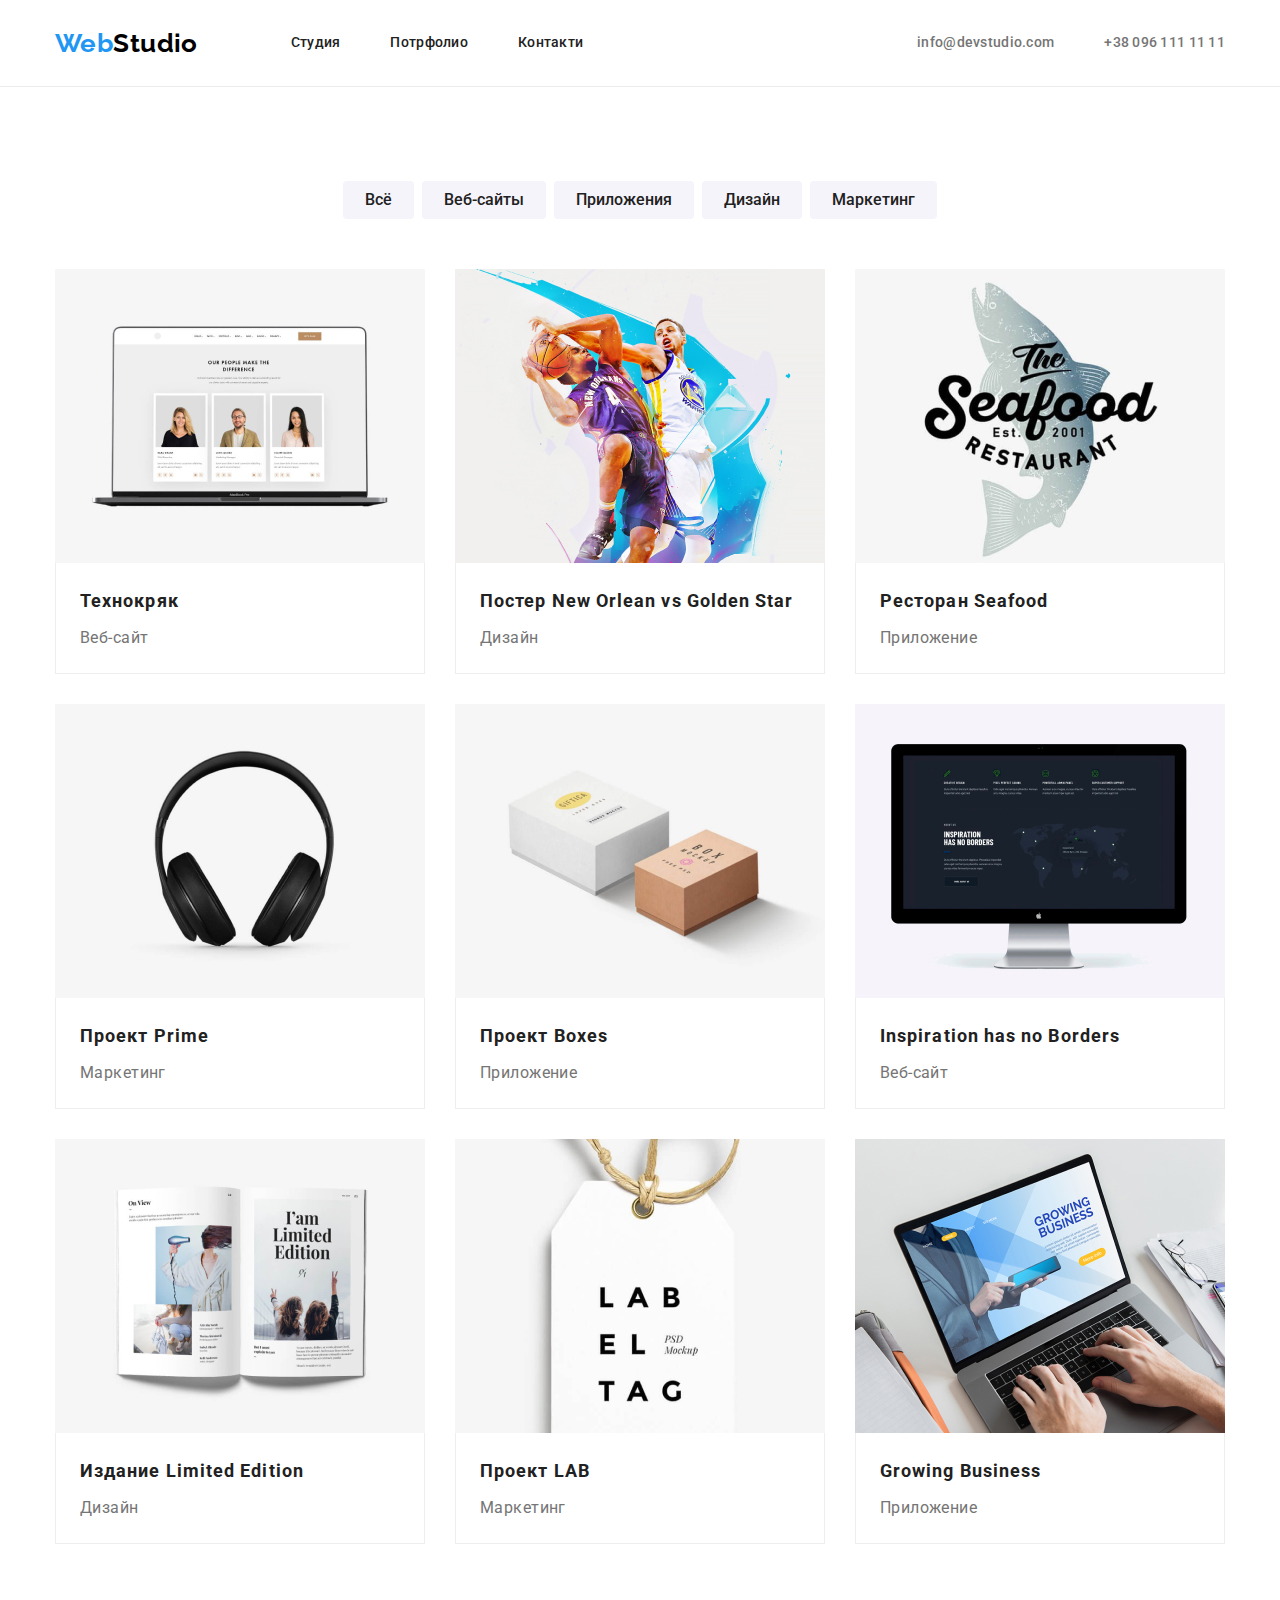
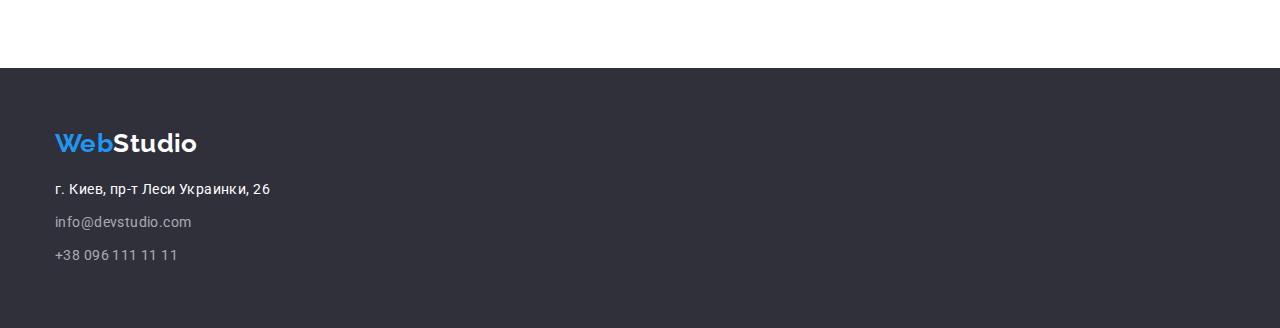
==== commit fd349693: "Вносить правки до зауважень ментора" ====
--- a/portfolio.html
+++ b/portfolio.html
@@ -18,8 +18,8 @@
 </head>
 
 <body>
-    <div class="container header-container">
-        <header class="page-header">
+    <div class="header-container">
+        <header class="container page-header">
             <nav class="site-nav">
                 <a class="link logo-text logo" href="index.html">Web<span class="logo-item">Studio</span></a>
                 <ul class="list list-nav">
@@ -40,13 +40,14 @@
     </div>
     <main>
         <!-- Секция видов работ -->
-        <div class="container">
+    
             <section class="section">
+                <div class="container">
                 <h1 class="visually-hidden">
                     Виды нашей деятельности
                 </h1>
-                <div class="work-nav">
-                    <ul class="list work-types">
+
+                    <ul class="list work-types work-nav ">
                         <li class="work-type-item"><button type="button" class="button-portfolio">Всё</button></li>
                         <li class="work-type-item"><button type="button" class="button-portfolio">Веб-сайты</button>
                         </li>
@@ -56,7 +57,6 @@
                         <li class="work-type-item"><button type="button" class="button-portfolio">Маркетинг</button>
                         </li>
                     </ul>
-                </div>
                 <ul class="list project-list card-set">
                     <li class="item project-item">
                         <img src="./images/projects-photo/img1.jpg" alt="Страница веб-сайта Технокряк" width=370>
@@ -123,25 +123,27 @@
                         </div>
                     </li>
                 </ul>
+                </div>
         </section>
-        </div>
+       
     </main>
 
     <footer>
         <div class="footer-section">
             <div class="container">
-                <a class="link logo-text" href="index.html">Web<span class="logo-item-white">Studio</span></a>
+                <a class="link logo-text logo-text-footer" href="index.html">Web<span
+                        class="logo-item-white">Studio</span></a>
                 <address>
                     <ul class="list">
-                        <li>
+                        <li class="adress-in-foot-list">
                             <a class="link address-in-footer" href="https://goo.gl/maps/eZaEBdZkiq7512ZRA">г. Киев, пр-т
                                 Леси
                                 Украинки, 26</a>
                         </li>
-                        <li>
+                        <li class="adress-in-foot-list">
                             <a class="link address-in-footer-tr" href="mailto:info@devstudio.com">info@devstudio.com</a>
                         </li>
-                        <li>
+                        <li class="adress-in-foot-list">
                             <a class="link address-in-footer-tr" href="tel:+380961111111">+38 096 111 11 11</a>
                         </li>
                     </ul>
--- a/css/styles.css
+++ b/css/styles.css
@@ -164,8 +164,7 @@
   font-size: 36px;
   line-height: 1.16;
   text-align: center;
-  padding-bottom: 50px;
-  margin-bottom: 0;
+  margin-bottom: 50px;
   color: var(--main-text-color);
 }
 
@@ -233,7 +232,6 @@
   line-height: 1.19;
   text-align: center;
   margin-bottom: 10px;
-  margin-top: 30px;
   color: var(--main-text-color);
 }
 .team-position-text {
@@ -243,6 +241,7 @@
 }
 .worker-card {
   padding-bottom: 30px;
+  padding-top: 30px;
   background: #ffffff;
   box-shadow: 0px 1px 3px rgba(0, 0, 0, 0.12), 0px 1px 1px rgba(0, 0, 0, 0.14),
     0px 2px 1px rgba(0, 0, 0, 0.2);
@@ -255,8 +254,7 @@
   font-size: 16px;
   line-height: 1.62;
   text-align: center;
-  width: 130px;
-  padding: 0;
+  padding: 6px 22px;
   border-radius: 4px;
   border: none;
   cursor: pointer;
@@ -288,7 +286,7 @@
 }
 
 .work-nav {
-  padding-bottom: 50px;
+  margin-bottom: 50px;
 }
 
 .project-name {
@@ -310,8 +308,8 @@
 .card {
   padding-right: 24px;
   padding-left: 24px;
-  padding-bottom: 10px;
-  padding-top: 10px;
+  padding-bottom: 20px;
+  padding-top: 20px;
   background: #ffffff;
   border: 1px solid #eeeeee;
   border-top: 0;
@@ -330,6 +328,10 @@
   color: #ffff;
 }
 
+.logo-text-footer {
+  margin-bottom: 20px;
+}
+
 .address-in-footer {
   color: var(--alter-text-color);
 }
@@ -345,3 +347,9 @@
 .address-in-footer-tr:focus {
   color: var(--hov-color);
 }
+.adress-in-foot-list {
+  margin-bottom: 9px;
+}
+.adress-in-foot-list:last-child {
+  margin-bottom: 0;
+}
--- a/css/styles.css
+++ b/css/styles.css
@@ -164,8 +164,7 @@
   font-size: 36px;
   line-height: 1.16;
   text-align: center;
-  padding-bottom: 50px;
-  margin-bottom: 0;
+  margin-bottom: 50px;
   color: var(--main-text-color);
 }
 
@@ -233,7 +232,6 @@
   line-height: 1.19;
   text-align: center;
   margin-bottom: 10px;
-  margin-top: 30px;
   color: var(--main-text-color);
 }
 .team-position-text {
@@ -243,6 +241,7 @@
 }
 .worker-card {
   padding-bottom: 30px;
+  padding-top: 30px;
   background: #ffffff;
   box-shadow: 0px 1px 3px rgba(0, 0, 0, 0.12), 0px 1px 1px rgba(0, 0, 0, 0.14),
     0px 2px 1px rgba(0, 0, 0, 0.2);
@@ -255,8 +254,7 @@
   font-size: 16px;
   line-height: 1.62;
   text-align: center;
-  width: 130px;
-  padding: 0;
+  padding: 6px 22px;
   border-radius: 4px;
   border: none;
   cursor: pointer;
@@ -288,7 +286,7 @@
 }
 
 .work-nav {
-  padding-bottom: 50px;
+  margin-bottom: 50px;
 }
 
 .project-name {
@@ -310,8 +308,8 @@
 .card {
   padding-right: 24px;
   padding-left: 24px;
-  padding-bottom: 10px;
-  padding-top: 10px;
+  padding-bottom: 20px;
+  padding-top: 20px;
   background: #ffffff;
   border: 1px solid #eeeeee;
   border-top: 0;
@@ -330,6 +328,10 @@
   color: #ffff;
 }
 
+.logo-text-footer {
+  margin-bottom: 20px;
+}
+
 .address-in-footer {
   color: var(--alter-text-color);
 }
@@ -345,3 +347,9 @@
 .address-in-footer-tr:focus {
   color: var(--hov-color);
 }
+.adress-in-foot-list {
+  margin-bottom: 9px;
+}
+.adress-in-foot-list:last-child {
+  margin-bottom: 0;
+}
